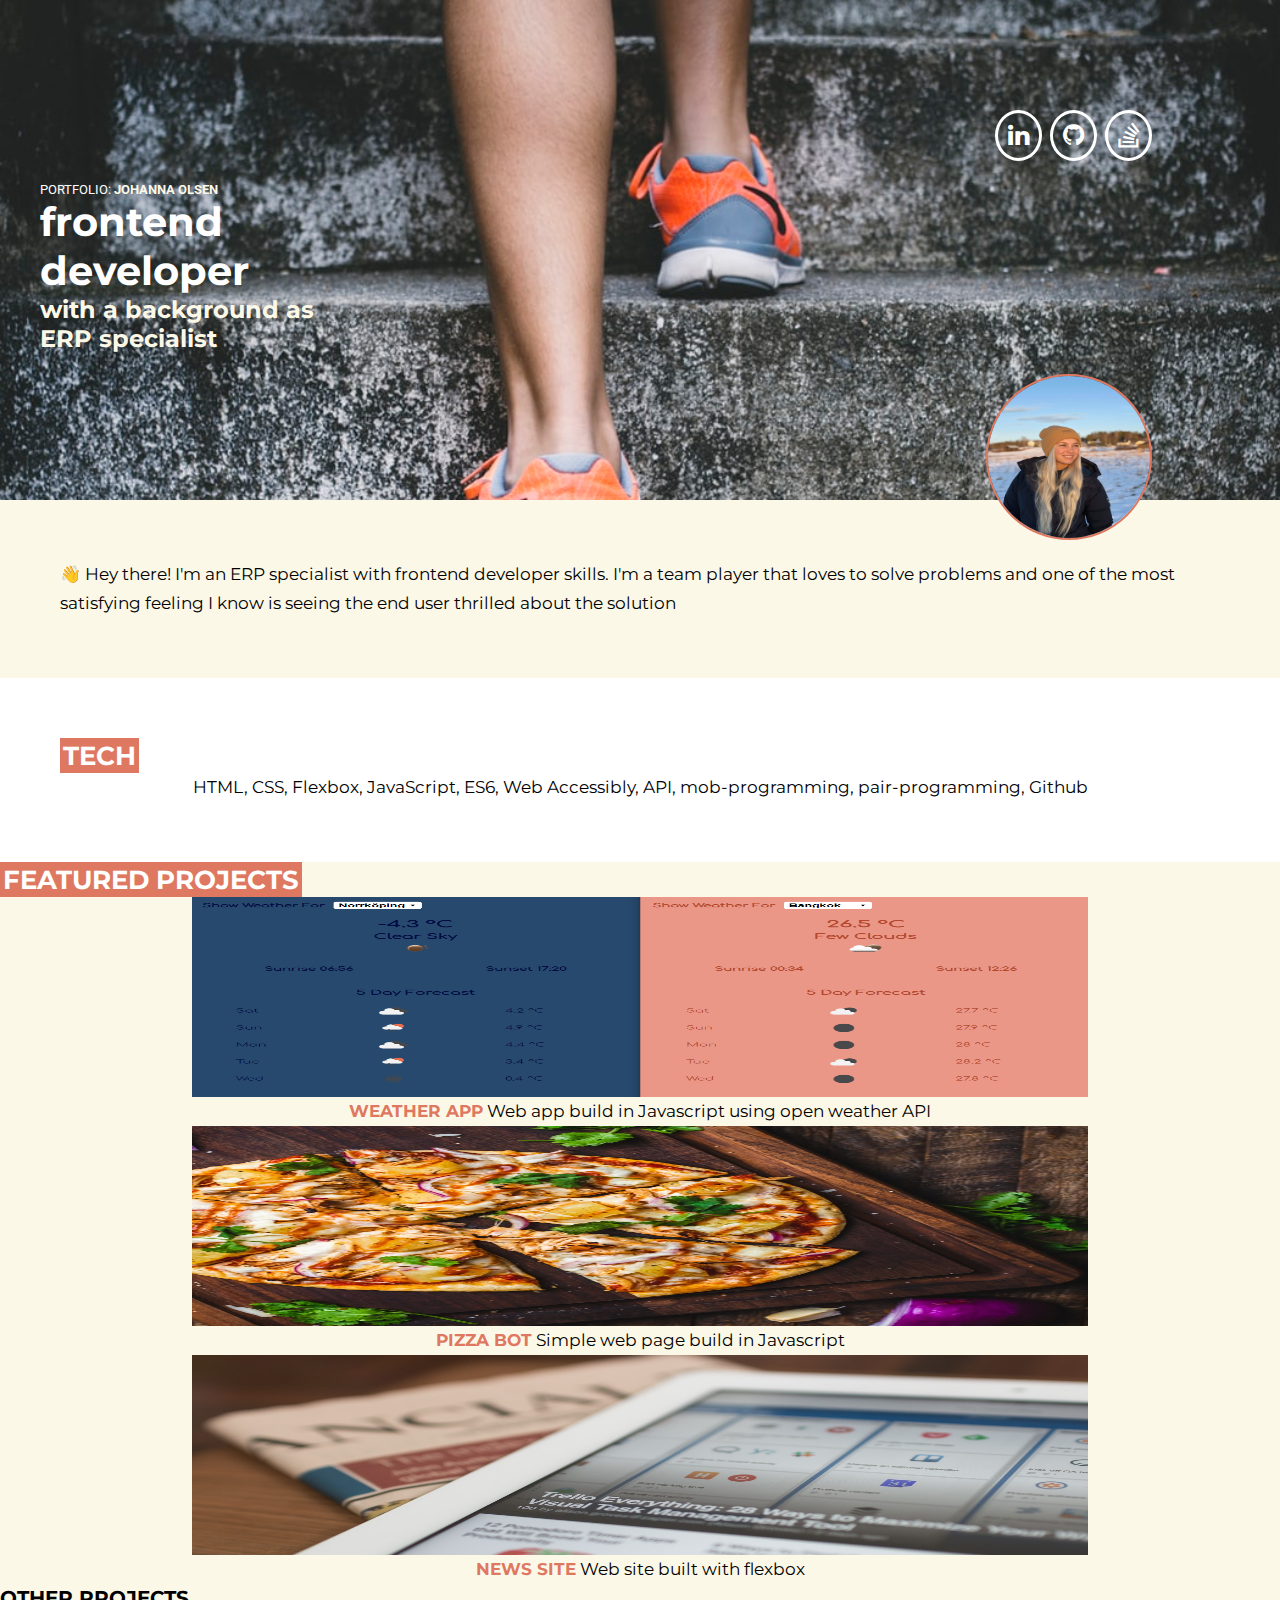
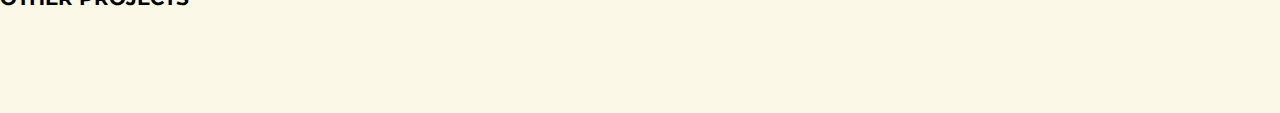
==== Code/index.html @ 0ebc8be4 "changed file and folder structure" ====
<!DOCTYPE html>
<html lang="en">

<head>
  <meta charset="UTF-8">
  <meta name="viewport" content="width=device-width, initial-scale=1.0">
  <link rel="stylesheet" href="./style.css">
  <link href="https://fonts.googleapis.com/css?family=Montserrat&display=swap" rel="stylesheet">
  <link href="https://fonts.googleapis.com/css?family=Roboto:400,700&display=swap" rel="stylesheet">
  <!--LinkedIn Icon-->
  <link rel="stylesheet" href="https://cdnjs.cloudflare.com/ajax/libs/font-awesome/4.7.0/css/font-awesome.min.css">
  <title>Johannas Portfolio</title>
</head>

<body>
  <header>

    <section class="social-media">
      <i class="fa fa-linkedin"></i>
      <i class="fa fa-github"></i>
      <i class="fa fa-stack-overflow"></i>
    </section>

    <section class="portfolio">
      <h5>PORTFOLIO: <span>JOHANNA OLSEN</span></h5>
      <h1>frontend <br>
        developer <br>
      </h1>
      <h4>with a background as <br>
        ERP specialist</h4>
    </section>

    <section class="photo">
      <img src="Assets/me.jpg" alt="">
    </section>


  </header>

  <section class="introduction">
    <p><span class="wave">👋</span> Hey there! I'm an ERP specialist with frontend developer skills. I'm a
      team player that loves to solve problems and one of the most satisfying feeling I know is seeing the end user
      thrilled about the
      solution
    </p>
  </section>

  <section class="tech-knowledge">
    <h2>TECH</h2>
    <p>HTML, CSS, Flexbox, JavaScript, ES6, Web Accessibly, API, mob-programming, pair-programming, Github</p>
  </section>

  <section class="projects">
    <h2>FEATURED PROJECTS</h2>
    <div class="project-container">
      <article>
        <img src="Assets/Johannas-Weather-App.png" alt="">
        <p><span class="project-header">WEATHER APP</span> Web app build in Javascript using open weather API</p>
      </article>
      <article>
        <img src="Assets/pizza.jpg" alt="">
        <p><span class="project-header">PIZZA BOT</span> Simple web page build in Javascript</p>
      </article>
      <article>
        <img src="Assets/news.jpg" alt="">
        <p><span class="project-header">NEWS SITE</span> Web site built with flexbox</p>
      </article>
    </div>
    <h3>OTHER PROJECTS</h3>
  </section>

  <section class="thoughts">

  </section>

  <section class="skills">

  </section>

  <section class="social-media">

  </section>

  <footer></footer>

</body>

</html>
---- Code/style.css ----
* {
  margin: 0;
}

body {
  background-color: #fcf8e8;
  font: 400 17px/29px Montserrat;
  margin: 0;
}

header {
  background-image: url(Assets/photo-1476480862126-209bfaa8edc8.jpg);
  background-size: cover;
  color: white;
  height: 500px;
  display: flex;
  flex-direction: column;
  justify-content: space-around;
}

.social-media {
  display: flex;
  flex-direction: row;
  justify-content: flex-end;
  width: 90%;
  font-size: 25px;
  padding-top: 100px;
}

.social-media i {
  margin-left: 8px;
  border: 3px solid white;
  border-radius: 50%;
  padding: 10px;
}

.portfolio {
  width: 100%;
  padding-left: 40px;
}

.portfolio h5 {
  font: 400 13px/15px Roboto;
}

.portfolio h5 span {
  font: Bold 13px/15px Roboto;
  color: #fcf8e8;
}


.portfolio h1 {
  font: Bold 40px/49px Montserrat;
}

.portfolio h4 {
  font: Bold 24px/29px Montserrat;
  color: #fcf8e8;
}

.photo {
  display: flex;
  flex-direction: column;
  align-items: flex-end;
  width: 90%;
  margin-bottom: -50px;
}

.photo img {
  height: 162px;
  width: 162px;
  border-radius: 50%;
  border: 2px solid #df7861;
}

span.wave {
  animation-name: wave-animation;    /* Refers to the name of your @keyframes element below */
  animation-duration: 2.5s;          /* Change to speed up or slow down */
  animation-iteration-count: 3;    /* Never stop waving :) */
  transform-origin: 70% 70%;         /* Pivot around the bottom-left palm */
  display: inline-block;
}

@keyframes wave-animation {
    0% { transform: rotate(  0.0deg) }
   10% { transform: rotate(-10.0deg) }    /* The following four values can be played with to make the waving more or less extreme */
   20% { transform: rotate( 12.0deg) }
   30% { transform: rotate(-10.0deg) }
   40% { transform: rotate(  9.0deg) }
   50% { transform: rotate(  0.0deg) }    /* Reset for the last half to pause */
  100% { transform: rotate(  0.0deg) }
}

.introduction {
  padding: 60px;
}

.tech-knowledge {
  background-color: white;
  padding: 60px;
  text-align: center;
}

h2 {
  background-color: #df7861;
  color: white;
  width: fit-content;
  padding: 3px;
}

.project-container {
display: flex;
flex-direction: column;
justify-content: center;
align-items: center;
align-content: center;
}

article {
  display: flex;
  flex-direction: column;
  justify-content: center;
  align-items: center;
  width: 70%;
}

article img {
  width: 100%;
  height: 200px;
}

article:hover {
  opacity: 0.8;
  cursor: pointer;
}

.project-header {
  font-weight: 700;
  color: #df7861;
}
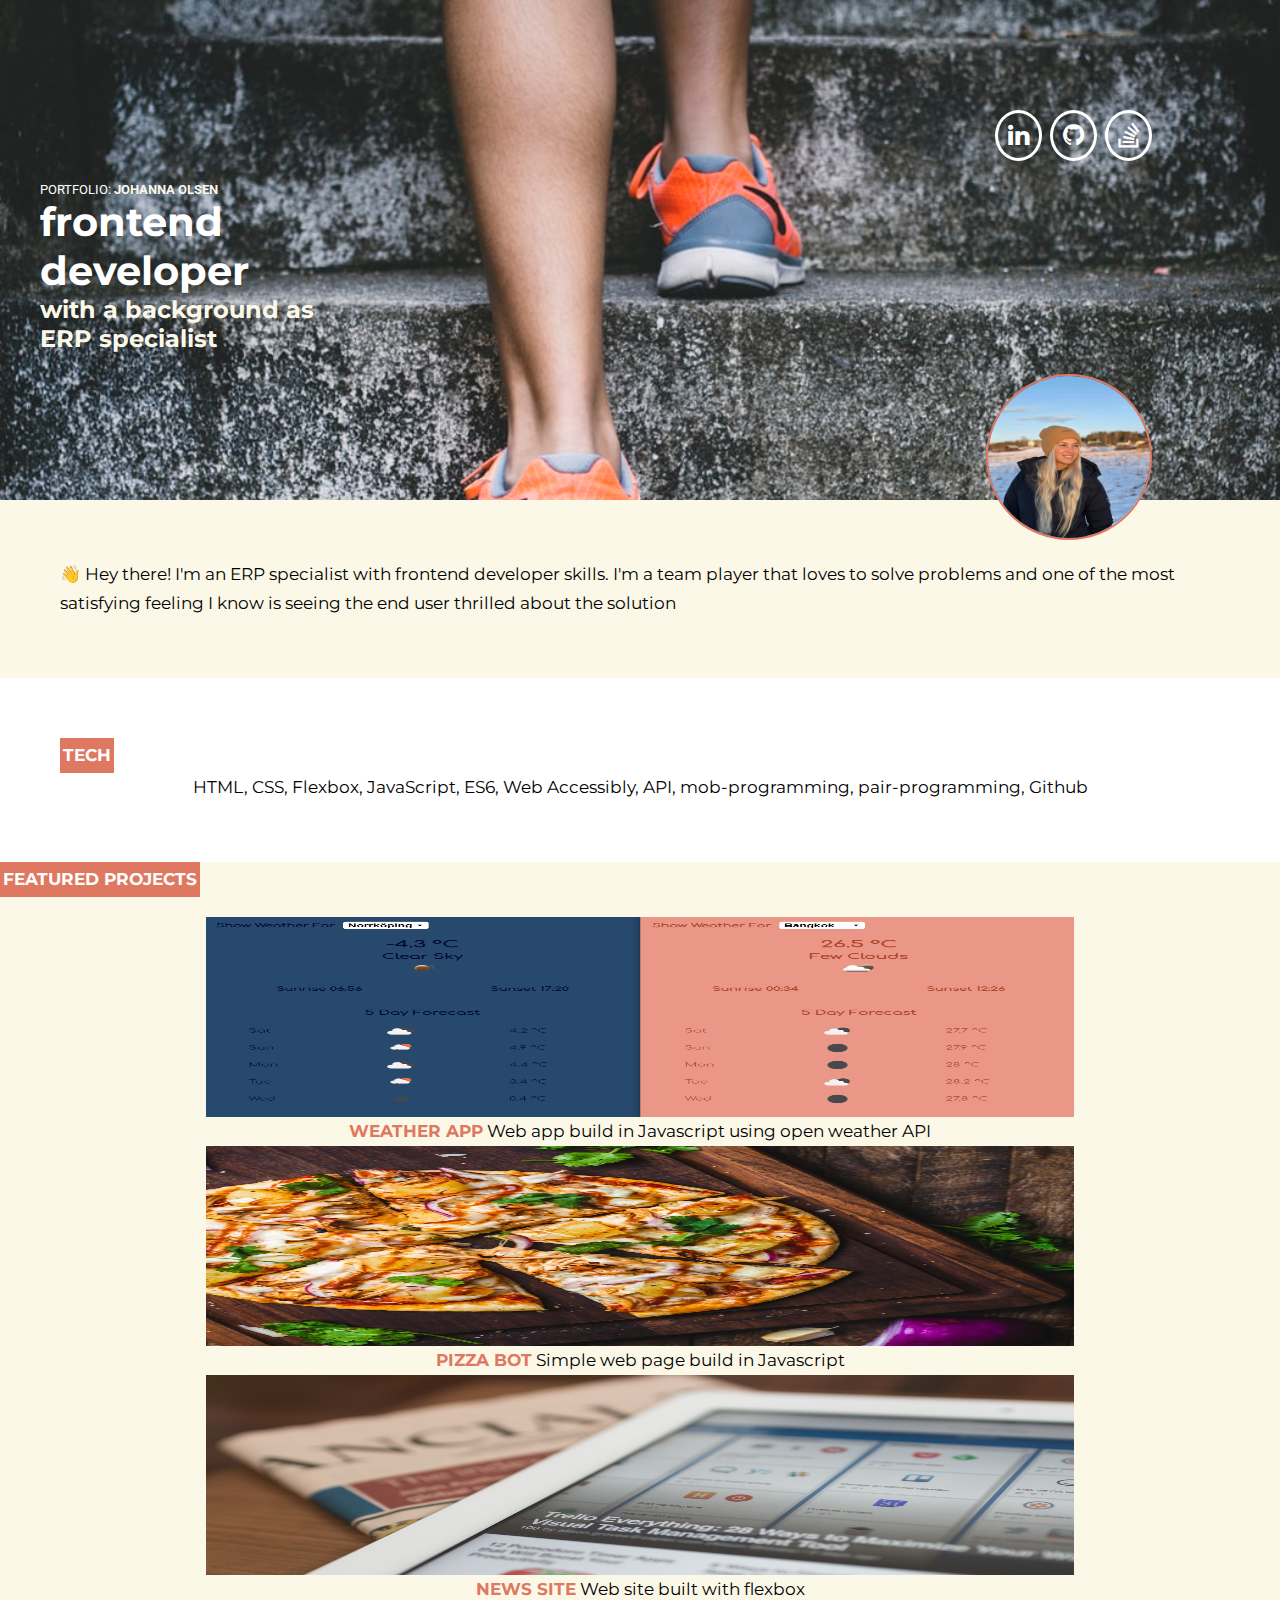
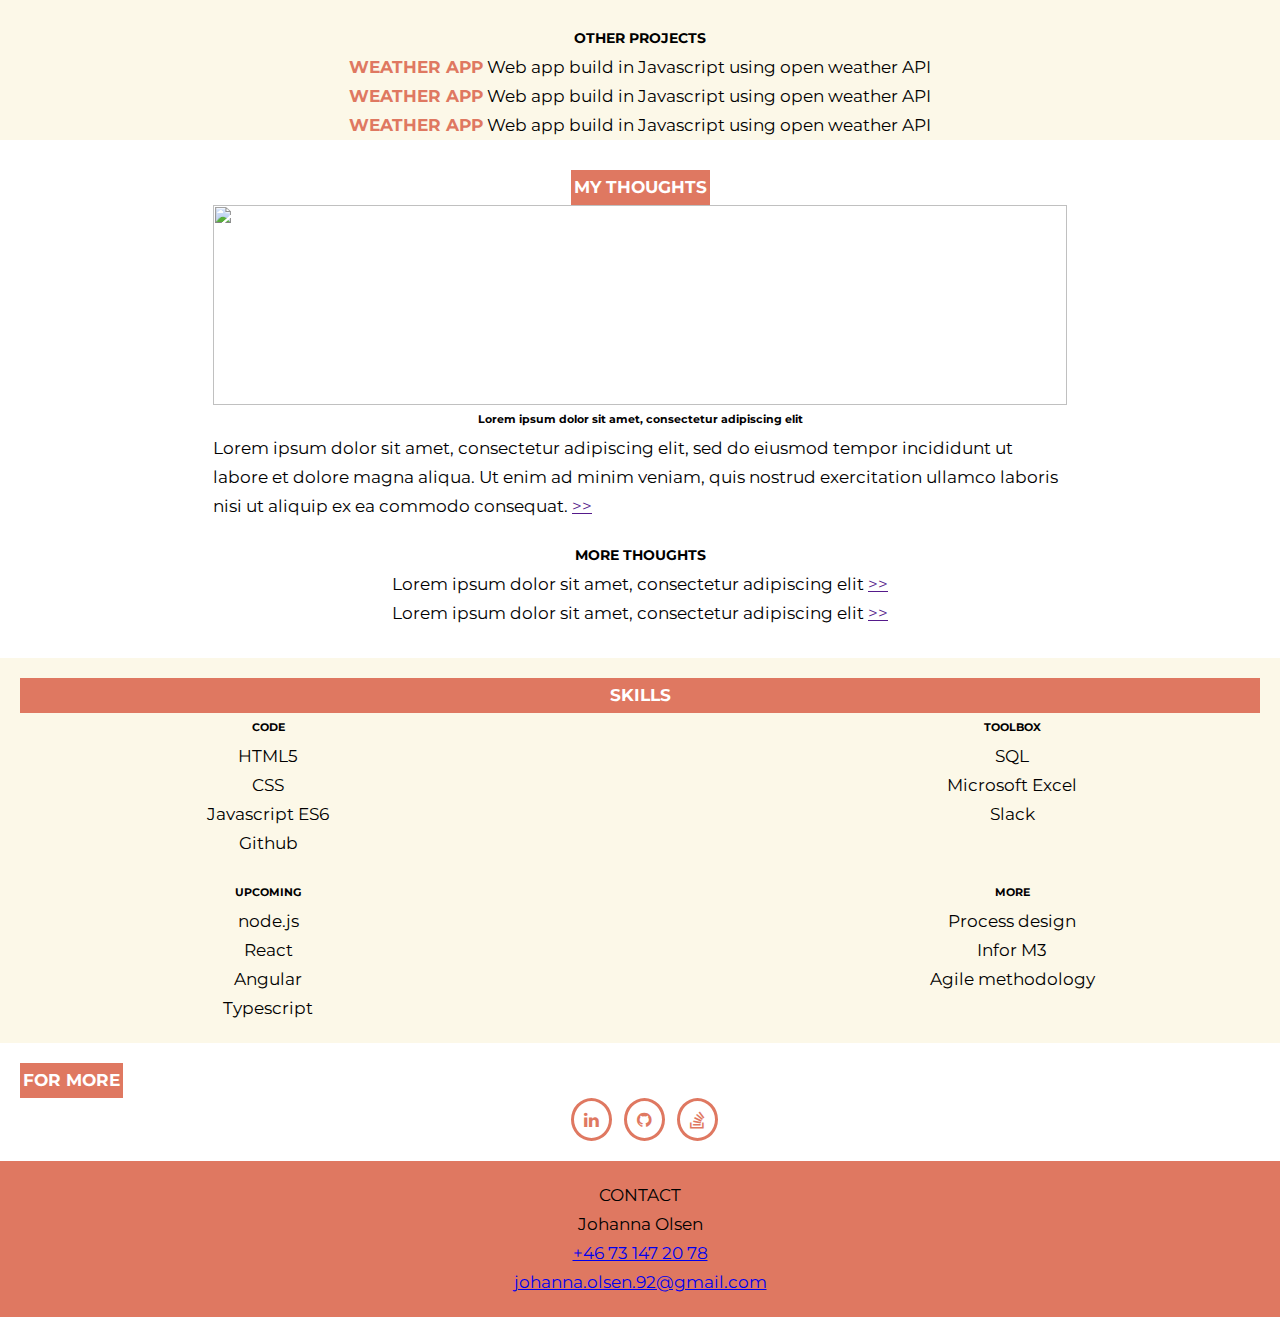
==== commit 0924d2a7: "added more sections" ====
--- a/Code/index.html
+++ b/Code/index.html
@@ -22,12 +22,12 @@
     </section>
 
     <section class="portfolio">
-      <h5>PORTFOLIO: <span>JOHANNA OLSEN</span></h5>
+      <h3>PORTFOLIO: <span>JOHANNA OLSEN</span></h3>
       <h1>frontend <br>
         developer <br>
       </h1>
-      <h4>with a background as <br>
-        ERP specialist</h4>
+      <h2>with a background as <br>
+        ERP specialist</h2>
     </section>
 
     <section class="photo">
@@ -46,12 +46,12 @@
   </section>
 
   <section class="tech-knowledge">
-    <h2>TECH</h2>
+    <h4>TECH</h4>
     <p>HTML, CSS, Flexbox, JavaScript, ES6, Web Accessibly, API, mob-programming, pair-programming, Github</p>
   </section>
 
   <section class="projects">
-    <h2>FEATURED PROJECTS</h2>
+    <h4>FEATURED PROJECTS</h4>
     <div class="project-container">
       <article>
         <img src="Assets/Johannas-Weather-App.png" alt="">
@@ -66,22 +66,96 @@
         <p><span class="project-header">NEWS SITE</span> Web site built with flexbox</p>
       </article>
     </div>
-    <h3>OTHER PROJECTS</h3>
+    <div class="other-projecs-container">
+      <h5>OTHER PROJECTS</h5>
+      <article>
+        <p><span class="project-header">WEATHER APP</span> Web app build in Javascript using open weather API</p>
+      </article>
+      <article>
+        <p><span class="project-header">WEATHER APP</span> Web app build in Javascript using open weather API</p>
+      </article>
+      <article>
+        <p><span class="project-header">WEATHER APP</span> Web app build in Javascript using open weather API</p>
+      </article>
+    </div>
   </section>
 
   <section class="thoughts">
+    <div class="my-thoughts">
+      <h4>MY THOUGHTS</h4>
+      <article>
+        <img src="" alt="">
+        <h6>Lorem ipsum dolor sit amet, consectetur adipiscing elit</h6>
+        <p>Lorem ipsum dolor sit amet, consectetur adipiscing elit, sed do eiusmod tempor incididunt ut labore et dolore
+          magna aliqua. Ut enim ad minim veniam, quis nostrud exercitation ullamco laboris nisi ut aliquip ex ea commodo
+          consequat. <a href="">>></a> </p>
+      </article>
+    </div>
+    <div class="more-thoughts">
+      <h5>MORE THOUGHTS</h5>
+      <p>Lorem ipsum dolor sit amet, consectetur adipiscing elit <a href="">>></a> </p>
+      <p>Lorem ipsum dolor sit amet, consectetur adipiscing elit <a href="">>></a> </p>
+
+    </div>
+  </section>
+
+  <section class="skills">
+    <h4>SKILLS</h4>
+    <div class="skills-code">
+      <h6>CODE</h6>
+      <p>
+        HTML5 <br>
+        CSS <br>
+        Javascript ES6 <br>
+        Github
+      </p>
+    </div>
+
+    <div class="skills-toolbox">
+      <h6>TOOLBOX</h6>
+      <p>
+        SQL <br>
+        Microsoft Excel <br>
+        Slack
+      </p>
+    </div>
+
+    <div class="skills-upcoming">
+      <h6>UPCOMING</h6>
+      <p>
+        node.js <br>
+        React <br>
+        Angular <br>
+        Typescript
+      </p>
+    </div>
+
+    <div class="skills-more">
+      <h6>MORE</h6>
+      <p> Process design <br>
+        Infor M3 <br>
+        Agile methodology <br></p>
+
+
+    </div>
 
   </section>
 
-  <section class="skills">
-
+  <section class="for-more">
+    <h4>FOR MORE</h4>
+    <i class="fa fa-linkedin"></i>
+    <i class="fa fa-github"></i>
+    <i class="fa fa-stack-overflow"></i>
   </section>
 
-  <section class="social-media">
-
-  </section>
-
-  <footer></footer>
+  <footer>
+    <p>CONTACT <br>
+      Johanna Olsen <br>
+      <span itemprop="telephone"><a href="tel:+46731470278">
+          +46 73 147 20 78</a></span> <br>
+      <a href="mailto:johanna.olsen.92@gmail.com" target="_top">johanna.olsen.92@gmail.com</a>
+    </p>
+  </footer>
 
 </body>
 
--- a/Code/style.css
+++ b/Code/style.css
@@ -39,11 +39,11 @@
   padding-left: 40px;
 }
 
-.portfolio h5 {
+.portfolio h3 {
   font: 400 13px/15px Roboto;
 }
 
-.portfolio h5 span {
+.portfolio h3 span {
   font: Bold 13px/15px Roboto;
   color: #fcf8e8;
 }
@@ -53,7 +53,7 @@
   font: Bold 40px/49px Montserrat;
 }
 
-.portfolio h4 {
+.portfolio h2 {
   font: Bold 24px/29px Montserrat;
   color: #fcf8e8;
 }
@@ -101,7 +101,7 @@
   text-align: center;
 }
 
-h2 {
+h4 {
   background-color: #df7861;
   color: white;
   width: fit-content;
@@ -114,12 +114,12 @@
 justify-content: center;
 align-items: center;
 align-content: center;
+padding: 20px;
 }
 
 article {
   display: flex;
   flex-direction: column;
-  justify-content: center;
   align-items: center;
   width: 70%;
 }
@@ -139,3 +139,100 @@
   color: #df7861;
 }
 
+.other-projecs-container {
+  display: flex;
+  flex-direction: column;
+  align-items: center;
+}
+
+.other-projecs-container h3 {
+  font: Bold 21px/25px Montserrat;
+  color: #df7861;
+  margin: 10px;
+}
+
+.thoughts {
+  background-color: white;
+  display: flex;
+  flex-direction: column;
+  align-content: center;
+  padding: 20px;
+}
+
+.my-thoughts {
+ display: flex;
+ flex-direction: column;
+ align-items: center;
+ padding: 10px;
+}
+
+.more-thoughts {
+  display: flex;
+  flex-direction: column;
+  align-items: center;
+  padding: 10px;
+ }
+
+ .skills {
+   background-color: #fcf8e8;
+   display: flex;
+   flex-direction: row;
+   flex-wrap: wrap;
+   justify-content: space-between;
+   padding: 20px;
+   text-align: center;
+ }
+
+ .skills h4 {
+   width: 100%;
+ }
+
+ .skills-code {
+   width: 40%;
+   display: flex;
+   flex-direction: column;
+   align-items: center;
+   margin-bottom: 20px;
+ }
+
+ .skills-toolbox {
+  width: 40%;
+  display: flex;
+  flex-direction: column;
+  align-items: center;
+  margin-bottom: 20px;
+}
+
+.skills-upcoming {
+  width: 40%;
+  display: flex;
+  flex-direction: column;
+  align-items: center;
+}
+
+.skills-more {
+  width: 40%;
+  display: flex;
+  flex-direction: column;
+  align-items: center;
+}
+
+.for-more {
+  background-color: white;
+  text-align: center;
+  padding: 20px;
+}
+
+.for-more i {
+  margin-left: 8px;
+  border: 3px solid #df7861;
+  border-radius: 50%;
+  padding: 10px;
+  color: #df7861;
+}
+
+footer {
+  background-color: #df7861;
+  text-align: center;
+  padding: 20px;
+}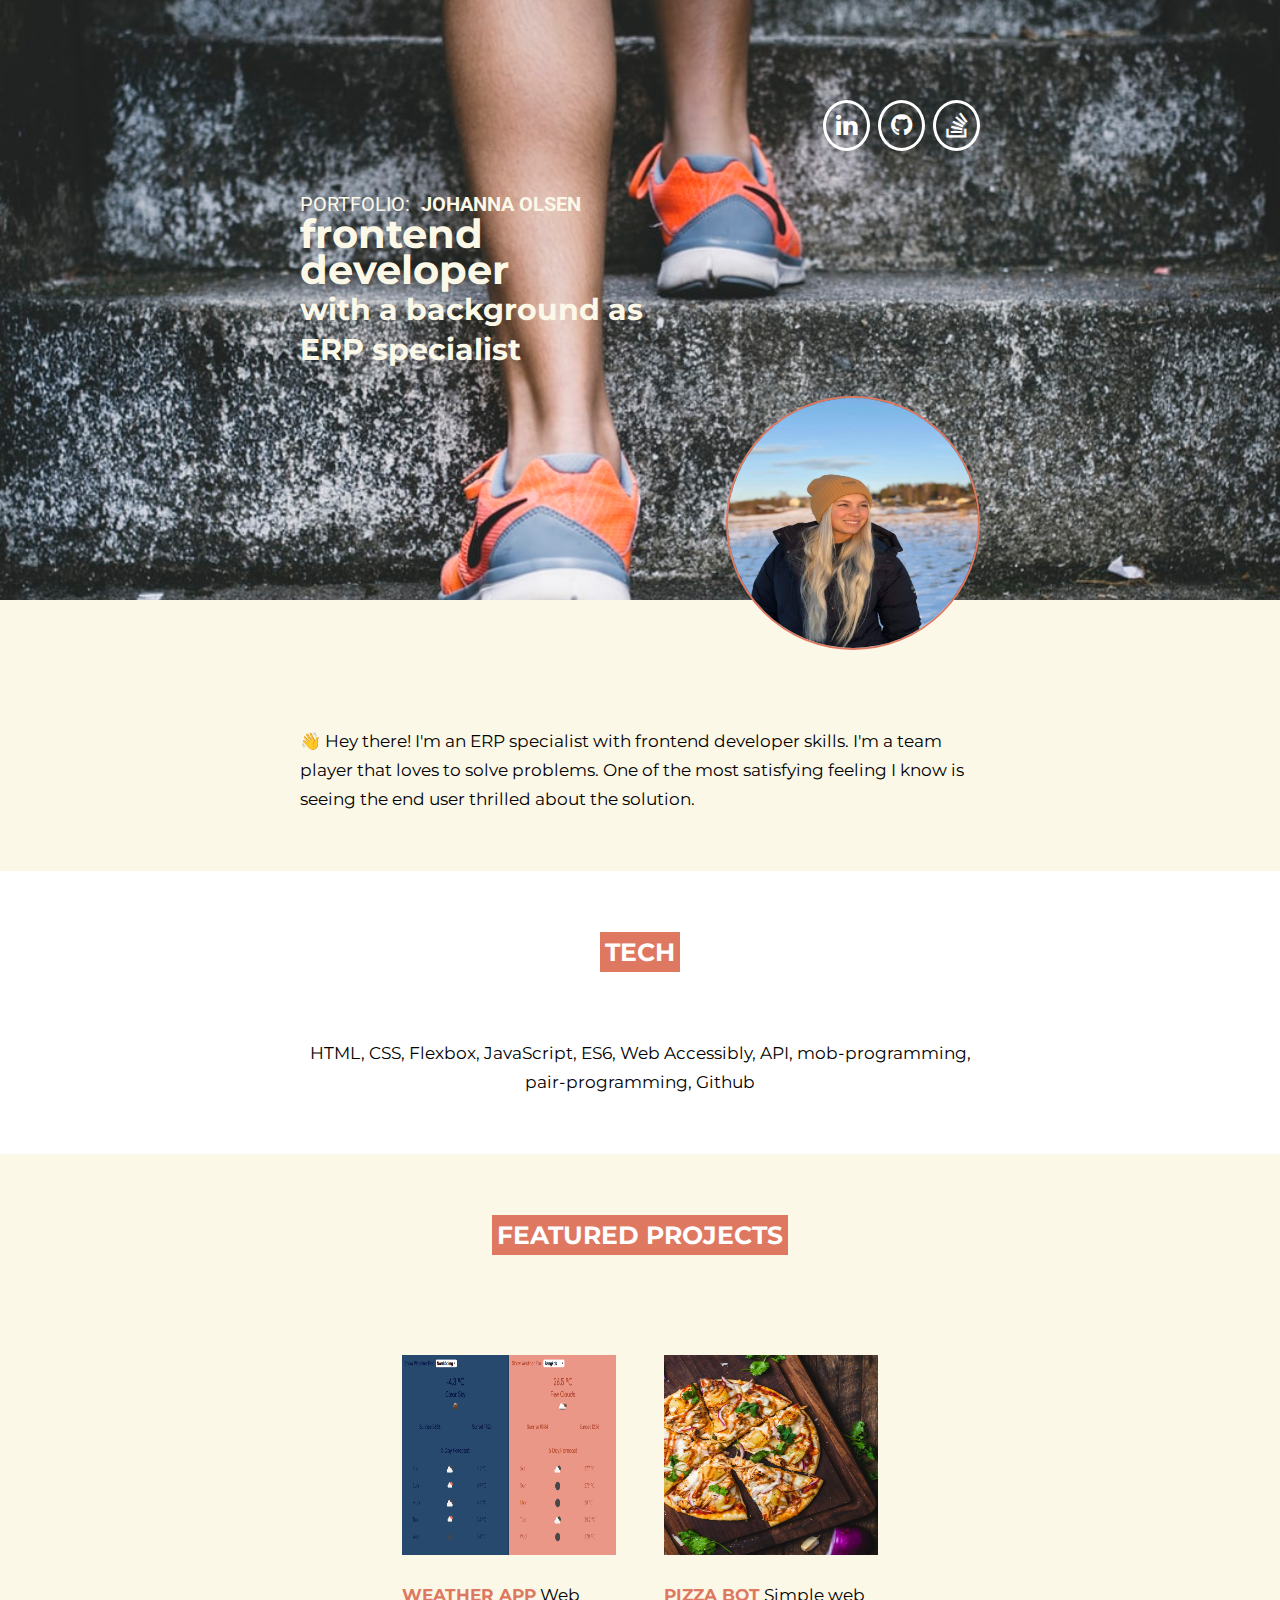
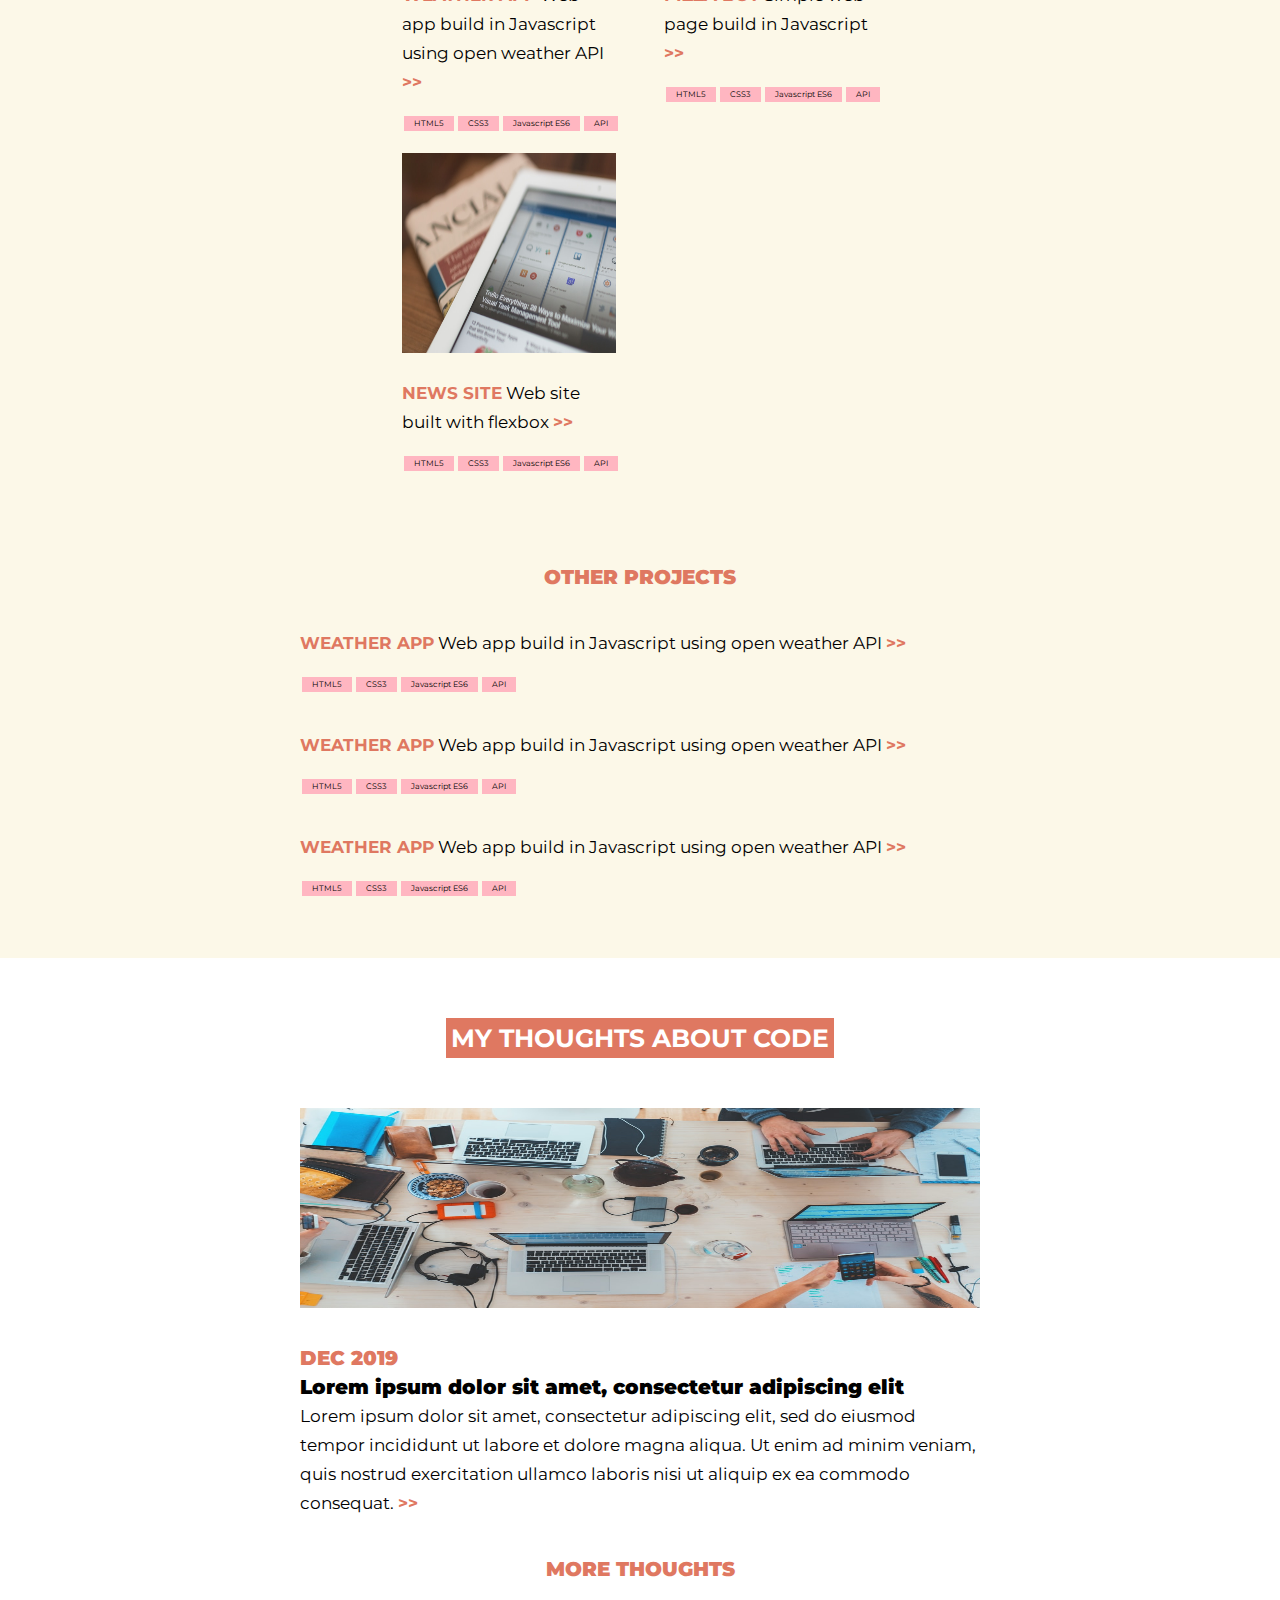
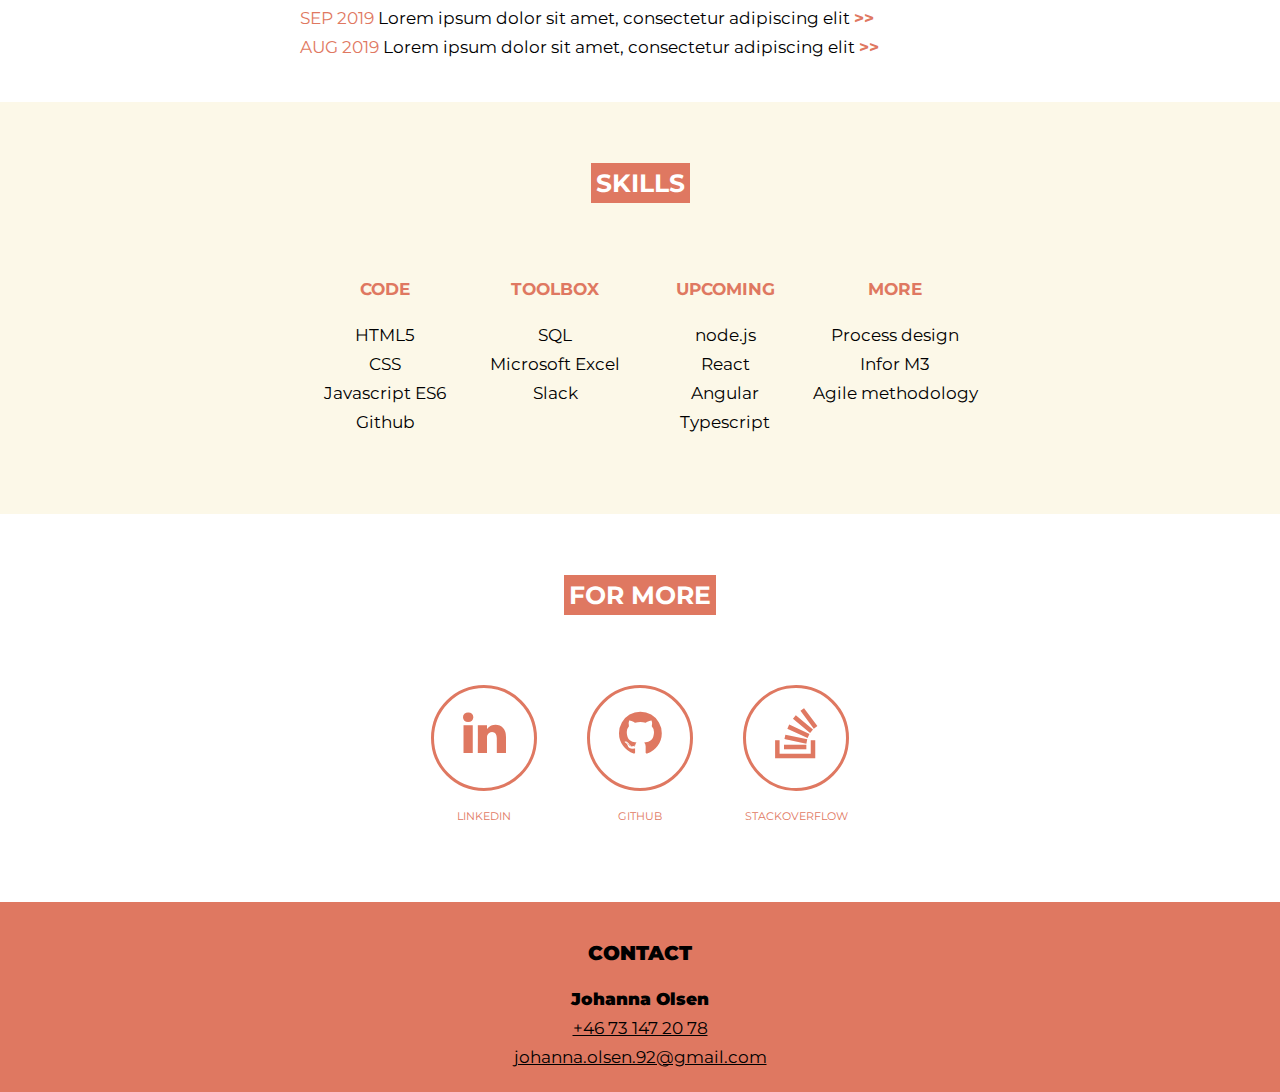
==== commit 8b59205d: "added media queries for tablet and desktop in css" ====
--- a/Code/index.html
+++ b/Code/index.html
@@ -16,93 +16,156 @@
   <header>
 
     <section class="social-media">
-      <i class="fa fa-linkedin"></i>
-      <i class="fa fa-github"></i>
-      <i class="fa fa-stack-overflow"></i>
+      <a href=""><i class="fa fa-linkedin"></i></a>
+      <a href=""><i class="fa fa-github"></i></a>
+      <a href=""><i class="fa fa-stack-overflow"></i> </a>
     </section>
 
     <section class="portfolio">
-      <h3>PORTFOLIO: <span>JOHANNA OLSEN</span></h3>
-      <h1>frontend <br>
-        developer <br>
+      <h1>
+        <span class="portfolio-name">PORTFOLIO:</span> <span class="portfolio-first-last-name">JOHANNA OLSEN</span> <br>
+        <span class="portfolio-topic">frontend <br>
+          developer <br></span>
+        <span class="portfolio-background-topic">with a background as <br>
+          ERP specialist</span>
       </h1>
-      <h2>with a background as <br>
-        ERP specialist</h2>
     </section>
 
     <section class="photo">
-      <img src="Assets/me.jpg" alt="">
+      <img src="Assets/me.jpg" alt="photo of Johanna">
     </section>
 
-
   </header>
 
-  <section class="introduction">
+  <section class="color-section">
     <p><span class="wave">👋</span> Hey there! I'm an ERP specialist with frontend developer skills. I'm a
-      team player that loves to solve problems and one of the most satisfying feeling I know is seeing the end user
-      thrilled about the
-      solution
+      team player that loves to solve problems. One of the most satisfying feeling I know is seeing the end user
+      thrilled about the solution.
     </p>
   </section>
 
-  <section class="tech-knowledge">
-    <h4>TECH</h4>
+  <section class="white-section">
+    <div class="section-header">
+      <h2>TECH</h2>
+    </div>
     <p>HTML, CSS, Flexbox, JavaScript, ES6, Web Accessibly, API, mob-programming, pair-programming, Github</p>
   </section>
 
-  <section class="projects">
-    <h4>FEATURED PROJECTS</h4>
+  <section class="color-section">
+    <div class="section-header">
+      <h2>FEATURED PROJECTS</h2>
+    </div>
     <div class="project-container">
       <article>
-        <img src="Assets/Johannas-Weather-App.png" alt="">
-        <p><span class="project-header">WEATHER APP</span> Web app build in Javascript using open weather API</p>
-      </article>
-      <article>
-        <img src="Assets/pizza.jpg" alt="">
-        <p><span class="project-header">PIZZA BOT</span> Simple web page build in Javascript</p>
-      </article>
-      <article>
-        <img src="Assets/news.jpg" alt="">
-        <p><span class="project-header">NEWS SITE</span> Web site built with flexbox</p>
+        <a href="">
+          <img src="Assets/Johannas-Weather-App.png" alt="">
+          <p><span class="project-header">WEATHER APP</span> Web app build in Javascript using open weather API <span
+              class="project-header">>></span></p>
+        </a>
+        <div class="hashtags">
+          <div class="hashtag">HTML5</div>
+          <div class="hashtag">CSS3</div>
+          <div class="hashtag">Javascript&nbsp;ES6</div>
+          <div class="hashtag">API</div>
+      </article>
+      <article>
+        <a href="">
+          <img src="Assets/pizza.jpg" alt="">
+          <p><span class="project-header">PIZZA BOT</span> Simple web page build in Javascript <span
+              class="project-header">>></span></p>
+        </a>
+        <div class="hashtags">
+          <div class="hashtag">HTML5</div>
+          <div class="hashtag">CSS3</div>
+          <div class="hashtag">Javascript&nbsp;ES6</div>
+          <div class="hashtag">API</div>
+      </article>
+      <article>
+        <a href="">
+          <img src="Assets/news.jpg" alt="">
+          <p><span class="project-header">NEWS SITE</span> Web site built with flexbox <span
+              class="project-header">>></span></p>
+          <div class="hashtags">
+            <div class="hashtag">HTML5</div>
+            <div class="hashtag">CSS3</div>
+            <div class="hashtag">Javascript&nbsp;ES6</div>
+            <div class="hashtag">API</div>
+          </div>
+        </a>
       </article>
     </div>
     <div class="other-projecs-container">
-      <h5>OTHER PROJECTS</h5>
-      <article>
-        <p><span class="project-header">WEATHER APP</span> Web app build in Javascript using open weather API</p>
-      </article>
-      <article>
-        <p><span class="project-header">WEATHER APP</span> Web app build in Javascript using open weather API</p>
-      </article>
-      <article>
-        <p><span class="project-header">WEATHER APP</span> Web app build in Javascript using open weather API</p>
-      </article>
-    </div>
-  </section>
-
-  <section class="thoughts">
+      <h3 class="second-header">OTHER PROJECTS</h3>
+      <article>
+        <a href="">
+          <p><span class="project-header">WEATHER APP</span> Web app build in Javascript using open weather API <span
+              class="project-header">>></span></p>
+        </a>
+        <div class="hashtags">
+          <div class="hashtag">HTML5</div>
+          <div class="hashtag">CSS3</div>
+          <div class="hashtag">Javascript&nbsp;ES6</div>
+          <div class="hashtag">API</div>
+      </article>
+      <article>
+        <a href="">
+          <p><span class="project-header">WEATHER APP</span> Web app build in Javascript using open weather API <span
+              class="project-header">>></span></p>
+        </a>
+        <div class="hashtags">
+          <div class="hashtag">HTML5</div>
+          <div class="hashtag">CSS3</div>
+          <div class="hashtag">Javascript&nbsp;ES6</div>
+          <div class="hashtag">API</div>
+      </article>
+      <article>
+        <a href="">
+          <p><span class="project-header">WEATHER APP</span> Web app build in Javascript using open weather API <span
+              class="project-header">>></span></p>
+        </a>
+        <div class="hashtags">
+          <div class="hashtag">HTML5</div>
+          <div class="hashtag">CSS3</div>
+          <div class="hashtag">Javascript&nbsp;ES6</div>
+          <div class="hashtag">API</div>
+      </article>
+    </div>
+  </section>
+
+  <section class="white-section">
     <div class="my-thoughts">
-      <h4>MY THOUGHTS</h4>
-      <article>
-        <img src="" alt="">
-        <h6>Lorem ipsum dolor sit amet, consectetur adipiscing elit</h6>
-        <p>Lorem ipsum dolor sit amet, consectetur adipiscing elit, sed do eiusmod tempor incididunt ut labore et dolore
-          magna aliqua. Ut enim ad minim veniam, quis nostrud exercitation ullamco laboris nisi ut aliquip ex ea commodo
-          consequat. <a href="">>></a> </p>
-      </article>
-    </div>
-    <div class="more-thoughts">
-      <h5>MORE THOUGHTS</h5>
-      <p>Lorem ipsum dolor sit amet, consectetur adipiscing elit <a href="">>></a> </p>
-      <p>Lorem ipsum dolor sit amet, consectetur adipiscing elit <a href="">>></a> </p>
-
-    </div>
-  </section>
-
-  <section class="skills">
-    <h4>SKILLS</h4>
-    <div class="skills-code">
-      <h6>CODE</h6>
+      <div class="section-header">
+        <h2>MY THOUGHTS ABOUT CODE</h2>
+      </div>
+      <article>
+        <a href="">
+          <img src="Assets/tech-thoughts.jpg" alt="">
+          <h4> <span class="date">DEC 2019</span> <br>
+            Lorem ipsum dolor sit amet, consectetur adipiscing elit
+          </h4>
+          <p>Lorem ipsum dolor sit amet, consectetur adipiscing elit, sed do eiusmod tempor incididunt ut labore et
+            dolore magna aliqua. Ut enim ad minim veniam, quis nostrud exercitation ullamco laboris nisi ut aliquip ex
+            ea commodo consequat. <span class="project-header">>></span>
+        </a></p>
+      </article>
+      <h3>MORE THOUGHTS</h3>
+      <a href="">
+        <span class="date">SEP 2019 </span> Lorem ipsum dolor sit amet, consectetur adipiscing elit <span
+          class="project-header">>></span>
+      </a>
+      <a href="">
+        <span class="date">AUG 2019</span> Lorem ipsum dolor sit amet, consectetur adipiscing elit <span
+          class="project-header">>></span>
+      </a>
+    </div>
+  </section>
+
+  <section class="color-section">
+    <div class="section-header">
+      <h2>SKILLS</h2>
+    </div>
+    <div class="skills">
+      <h4 class="skills-heading">CODE</h4>
       <p>
         HTML5 <br>
         CSS <br>
@@ -111,8 +174,8 @@
       </p>
     </div>
 
-    <div class="skills-toolbox">
-      <h6>TOOLBOX</h6>
+    <div class="skills">
+      <h4 class="skills-heading">TOOLBOX</h4>
       <p>
         SQL <br>
         Microsoft Excel <br>
@@ -120,8 +183,8 @@
       </p>
     </div>
 
-    <div class="skills-upcoming">
-      <h6>UPCOMING</h6>
+    <div class="skills">
+      <h4 class="skills-heading">UPCOMING</h4>
       <p>
         node.js <br>
         React <br>
@@ -130,31 +193,52 @@
       </p>
     </div>
 
-    <div class="skills-more">
-      <h6>MORE</h6>
+    <div class="skills">
+      <h4 class="skills-heading">MORE</h4>
       <p> Process design <br>
         Infor M3 <br>
-        Agile methodology <br></p>
-
-
-    </div>
-
-  </section>
-
-  <section class="for-more">
-    <h4>FOR MORE</h4>
-    <i class="fa fa-linkedin"></i>
-    <i class="fa fa-github"></i>
-    <i class="fa fa-stack-overflow"></i>
+        Agile&nbsp;methodology <br></p>
+    </div>
+
+  </section>
+
+  <section class="white-section">
+    <div class="section-header">
+      <h2>FOR MORE</h2>
+    </div>
+    <div class="for-more">
+      <div>
+        <a href=""><i class="fa fa-linkedin"></i>
+          <br>
+          <p>LINKEDIN</p>
+        </a>
+
+      </div>
+      <div>
+        <a href=""><i class="fa fa-github"></i>
+          <br>
+          <p>GITHUB</p>
+        </a>
+      </div>
+      <div>
+        <a href=""><i class="fa fa-stack-overflow"></i>
+          <br>
+          <p>STACKOVERFLOW</p>
+
+        </a>
+
+      </div>
+
+    </div>
   </section>
 
   <footer>
-    <p>CONTACT <br>
-      Johanna Olsen <br>
-      <span itemprop="telephone"><a href="tel:+46731470278">
-          +46 73 147 20 78</a></span> <br>
-      <a href="mailto:johanna.olsen.92@gmail.com" target="_top">johanna.olsen.92@gmail.com</a>
-    </p>
+    <h2>CONTACT </h2>
+    <p>Johanna Olsen</p>
+    <span itemprop="telephone"><a href="tel:+46731470278">
+        +46 73 147 20 78</a></span> <br>
+    <a href="mailto:johanna.olsen.92@gmail.com" target="_top">johanna.olsen.92@gmail.com</a>
+
   </footer>
 
 </body>
--- a/Code/style.css
+++ b/Code/style.css
@@ -1,12 +1,9 @@
-* {
-  margin: 0;
-}
-
 body {
-  background-color: #fcf8e8;
   font: 400 17px/29px Montserrat;
   margin: 0;
 }
+
+/* header styling */
 
 header {
   background-image: url(Assets/photo-1476480862126-209bfaa8edc8.jpg);
@@ -16,15 +13,16 @@
   display: flex;
   flex-direction: column;
   justify-content: space-around;
+  padding-left: 40px;
+  padding-right: 40px;
+  padding-top: 100px;
 }
 
 .social-media {
   display: flex;
   flex-direction: row;
   justify-content: flex-end;
-  width: 90%;
   font-size: 25px;
-  padding-top: 100px;
 }
 
 .social-media i {
@@ -34,26 +32,36 @@
   padding: 10px;
 }
 
-.portfolio {
-  width: 100%;
-  padding-left: 40px;
-}
-
-.portfolio h3 {
+.social-media a {
+  text-decoration: none;
+  color: white;
+}
+
+.social-media a:hover {
+  color: #df7861;
+}
+
+
+
+/* text in header */
+
+.portfolio h1 {
+  font: Bold 40px/49px Montserrat;
+  color: #fcf8e8;
+  line-height: 90%;
+}
+
+
+.portfolio-name {
   font: 400 13px/15px Roboto;
 }
 
-.portfolio h3 span {
+.portfolio-first-last-name {
   font: Bold 13px/15px Roboto;
   color: #fcf8e8;
 }
 
-
-.portfolio h1 {
-  font: Bold 40px/49px Montserrat;
-}
-
-.portfolio h2 {
+.portfolio-background-topic {
   font: Bold 24px/29px Montserrat;
   color: #fcf8e8;
 }
@@ -62,7 +70,6 @@
   display: flex;
   flex-direction: column;
   align-items: flex-end;
-  width: 90%;
   margin-bottom: -50px;
 }
 
@@ -70,8 +77,65 @@
   height: 162px;
   width: 162px;
   border-radius: 50%;
-  border: 2px solid #df7861;
-}
+  border: 4px solid #df7861;
+}
+
+/* section styling */
+
+.color-section {
+  background-color: #fcf8e8;
+  padding: 40px;
+  display: flex;
+  flex-direction: row;
+  flex-wrap: wrap;
+  justify-content: center;
+}
+
+.color-section a {
+  text-decoration: none;
+  color: black;
+}
+
+.white-section {
+  background-color: white;
+  padding: 40px;
+  text-align: center;
+  display: flex;
+  flex-direction: column;
+}
+
+
+/* h2 is used as main heading for each section */
+
+.section-header {
+  width: 100%;
+  display: flex;
+  justify-content: center;
+}
+
+.section-header h2 {
+  background-color: #df7861;
+  color: white;
+  font: 700 25px Montserrat;
+  width: fit-content;
+  padding: 5px;
+  align-self: center;
+  margin-bottom: 25px;
+}
+
+/* h3 is used as second heading in the sections */
+
+h3 {
+  color: #df7861;
+  font-size: 20px;
+  font-weight: 900;
+  text-align: center;
+}
+
+
+
+
+/* styling for first section (introduction) */
 
 span.wave {
   animation-name: wave-animation;    /* Refers to the name of your @keyframes element below */
@@ -91,37 +155,12 @@
   100% { transform: rotate(  0.0deg) }
 }
 
-.introduction {
-  padding: 60px;
-}
-
-.tech-knowledge {
-  background-color: white;
-  padding: 60px;
-  text-align: center;
-}
-
-h4 {
-  background-color: #df7861;
-  color: white;
-  width: fit-content;
-  padding: 3px;
-}
+
+/* styling for project container */
 
 .project-container {
-display: flex;
-flex-direction: column;
-justify-content: center;
-align-items: center;
-align-content: center;
-padding: 20px;
-}
-
-article {
-  display: flex;
-  flex-direction: column;
-  align-items: center;
-  width: 70%;
+  display: flex;
+  flex-direction: column;
 }
 
 article img {
@@ -139,100 +178,287 @@
   color: #df7861;
 }
 
-.other-projecs-container {
-  display: flex;
-  flex-direction: column;
+.hashtags {
+ display: flex;
+ flex-direction: row;
+ margin-bottom: 20px;
+ align-items: flex-start;
+ width: 100%;
+}
+
+.hashtag {
+  display: flex;
+  justify-content: center;
   align-items: center;
-}
-
-.other-projecs-container h3 {
-  font: Bold 21px/25px Montserrat;
-  color: #df7861;
-  margin: 10px;
-}
-
-.thoughts {
-  background-color: white;
-  display: flex;
-  flex-direction: column;
-  align-content: center;
-  padding: 20px;
-}
+  margin: 2px;
+  background-color: lightpink;
+  height: fit-content;
+  font-size: 8px;
+  height: 15px;
+  padding-left: 10px;
+  padding-right: 10px;
+  
+}
+
+
+
+/* Thoughts section */
 
 .my-thoughts {
- display: flex;
- flex-direction: column;
- align-items: center;
- padding: 10px;
-}
-
-.more-thoughts {
-  display: flex;
-  flex-direction: column;
-  align-items: center;
-  padding: 10px;
+  display: flex;
+  flex-direction: column;
+  text-align: start;
+  width: 100%;
+  margin: 0;
+}
+
+.my-thoughts a {
+  text-decoration: none;
+  color: black;
+}
+
+
+.my-thoughts h4 {
+  margin-bottom: 0;
+  font-size: 18px;
+  font-weight: 900;
+  font-size: 20px;
+}
+
+.my-thoughts p {
+  margin-top: 0;
+}
+
+.date {
+  color: #df7861;
+}
+
+
+
+ /* Skills section */
+
+ .skills-heading {
+   color: #df7861;
+   font: Bold 15px;
+   margin-bottom: 0;
  }
 
  .skills {
-   background-color: #fcf8e8;
-   display: flex;
-   flex-direction: row;
-   flex-wrap: wrap;
-   justify-content: space-between;
-   padding: 20px;
-   text-align: center;
- }
-
- .skills h4 {
-   width: 100%;
- }
-
- .skills-code {
    width: 40%;
    display: flex;
    flex-direction: column;
-   align-items: center;
    margin-bottom: 20px;
+   text-align: center;
  }
 
- .skills-toolbox {
-  width: 40%;
-  display: flex;
-  flex-direction: column;
-  align-items: center;
-  margin-bottom: 20px;
-}
-
-.skills-upcoming {
-  width: 40%;
-  display: flex;
-  flex-direction: column;
-  align-items: center;
-}
-
-.skills-more {
-  width: 40%;
-  display: flex;
-  flex-direction: column;
-  align-items: center;
-}
+ /* For more section */
 
 .for-more {
   background-color: white;
   text-align: center;
-  padding: 20px;
+  padding: 20px; 
+  color: #df7861;
+  font-size: 10px;
+  display: flex;
+  flex-direction: row;
+  justify-content: space-between;
 }
 
 .for-more i {
+  font-size: 40px;
+  width: 50px;
+  height: 50px;
   margin-left: 8px;
   border: 3px solid #df7861;
   border-radius: 50%;
-  padding: 10px;
-  color: #df7861;
-}
+  padding: 15px;
+  color: #df7861;
+}
+
+.for-more a {
+  text-decoration: none;
+  color: #df7861;
+}
+
+.for-more a:hover {
+ opacity: 0.7;
+}
+
+/* Footer with contact information */
 
 footer {
   background-color: #df7861;
   text-align: center;
   padding: 20px;
-}+}
+
+footer h2 {
+  font-size: 20px;
+  font-weight: 900;
+  margin-bottom: 5px;
+}
+
+footer p {
+  font-weight: 900;
+  margin-bottom: 0;
+}
+
+footer a {
+  color: black;
+}
+
+
+/* MEDIA QUERIES TABLET */
+
+@media (min-width: 667px) { 
+
+  header {
+    padding-left: 100px;
+    padding-right: 100px;
+    padding-top: 100px;
+  }
+
+  /* section styling */
+
+.color-section {
+  padding-left: 100px;
+  padding-right: 100px;
+}
+
+.white-section {
+  padding-left: 100px;
+  padding-right: 100px;
+}
+
+.section-header h2 {
+  margin-bottom: 40px;
+ }
+
+
+/* styling for project container */
+.project-container {
+  width: 70%;
+}
+
+
+/* end of media qry tag for tablet */
+}
+
+
+/* MEDIA QUERIES DESKTOP */
+
+@media (min-width: 1024px) {
+
+header {
+    padding-left: 300px;
+    padding-right: 300px;
+    padding-top: 100px;
+  }
+
+  /* text in header */
+
+.portfolio-name {
+  font: 400 20px Roboto;
+}
+
+.portfolio-first-last-name {
+  font: Bold 20px Roboto;
+}
+
+.portfolio-topic {
+  font: Bold 50px;
+}
+
+.portfolio-background-topic {
+  font: Bold 30px Montserrat;
+}
+
+.photo img {
+  height: 250px;
+  width: 250px;
+  border-radius: 50%;
+  border: 2px solid #df7861;
+}
+
+/* section styling */
+
+.color-section {
+  padding-left: 300px;
+  padding-right: 300px;
+}
+
+.white-section {
+padding-left: 300px;
+padding-right: 300px;
+}
+
+.section-header h2 {
+ margin-bottom: 50px;
+}
+
+.wave {
+  padding-top: 70px;
+}
+
+/* For more section */
+
+.for-more {
+  justify-content: space-around;
+}
+
+
+/* styling for project container */
+
+.project-container {
+  flex-direction: row;
+  flex-wrap: wrap;
+  justify-content: space-between;
+  margin-top: 50px;
+}
+
+.project-container article {
+  width: 45%;
+}
+
+.other-projecs-container {
+  display: flex;
+  flex-direction: column;
+  margin-top: 50px;
+  width: 100%;
+}
+
+.other-projecs-container article {
+  display: flex;
+  flex-direction: column;
+  justify-content: flex-start;
+}
+
+ /* Skills section */
+ 
+ .skills {
+  width: 25%;
+}
+
+/* For more section */
+
+.for-more {
+  justify-content: center;
+}
+
+.for-more i {
+  font-size: 50px;
+  width: 60px;
+  height: 60px;
+  margin-left: 25px;
+  margin-right: 25px;
+  padding: 20px;
+}
+
+.for-more p {
+  margin-left: 25px;
+  margin-right: 25px;
+  font-size: 11px;
+}
+
+  /* end of media qry tag for desktop */
+ }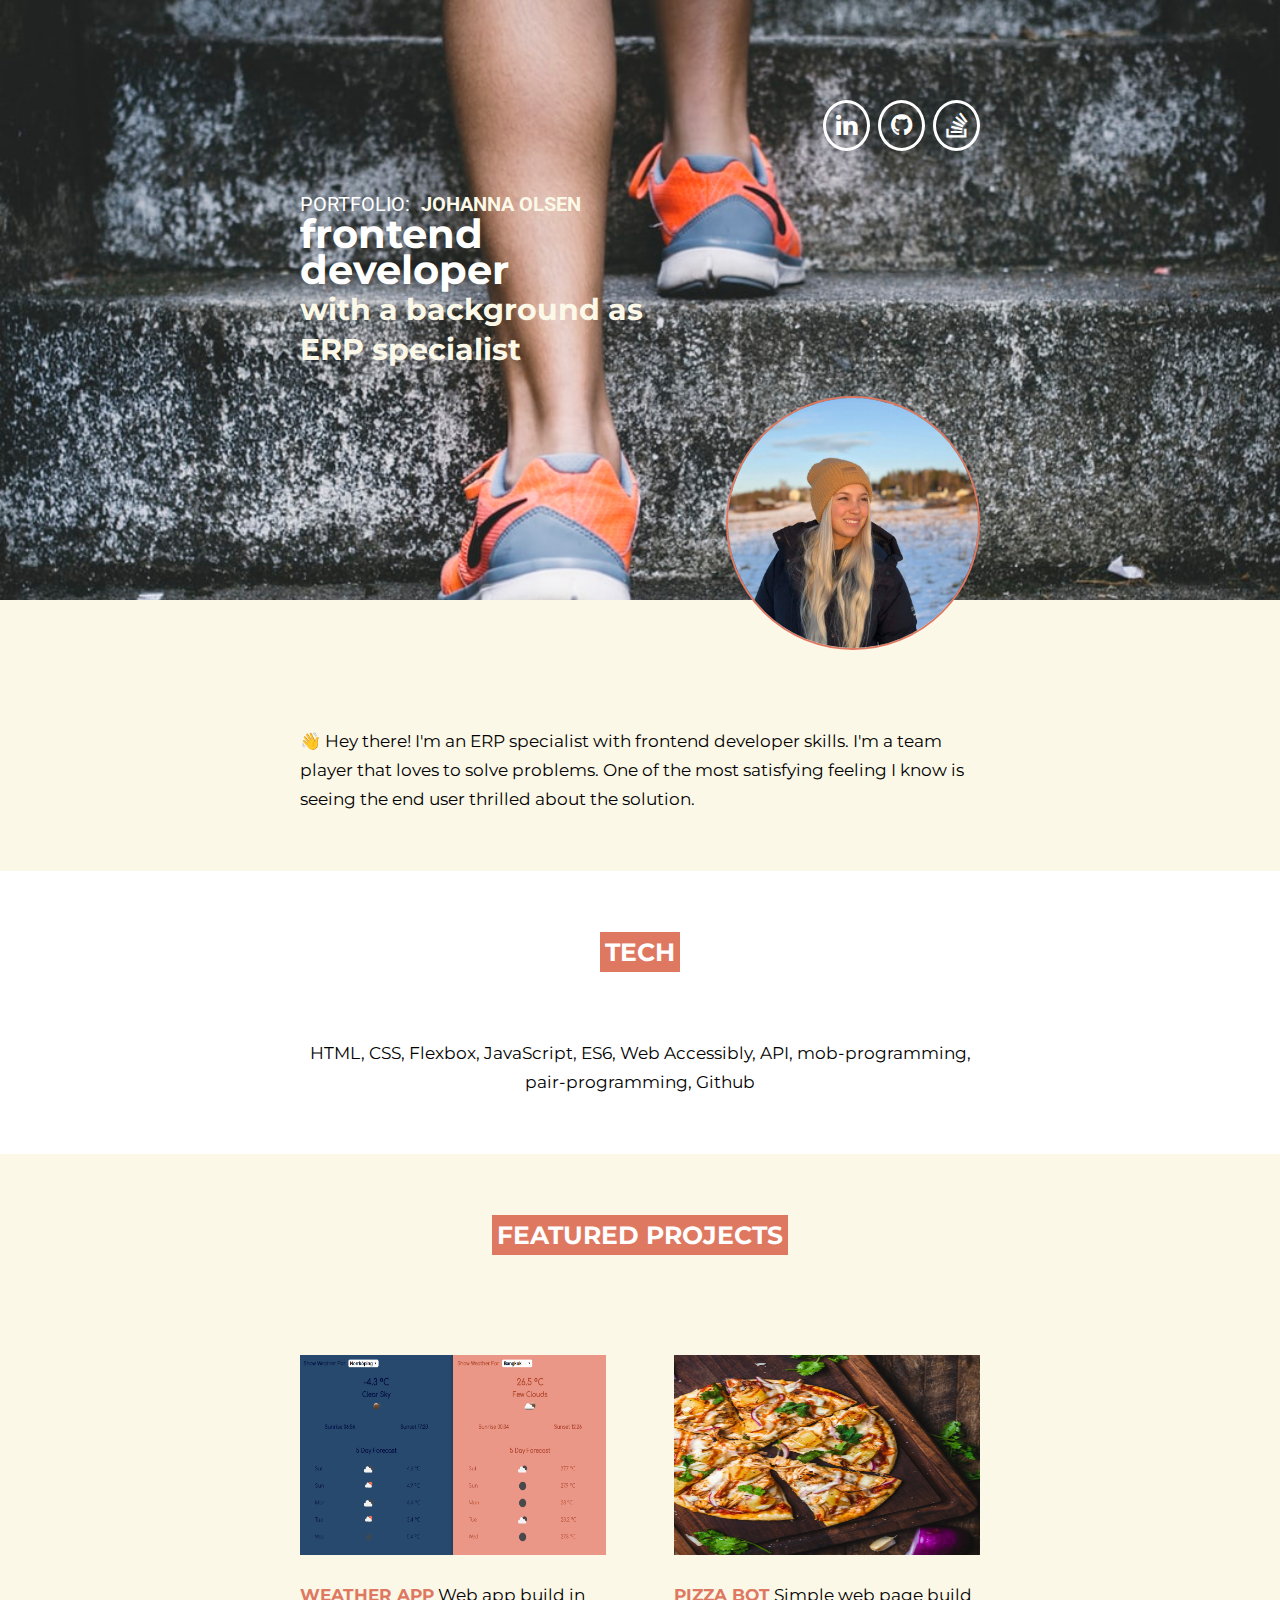
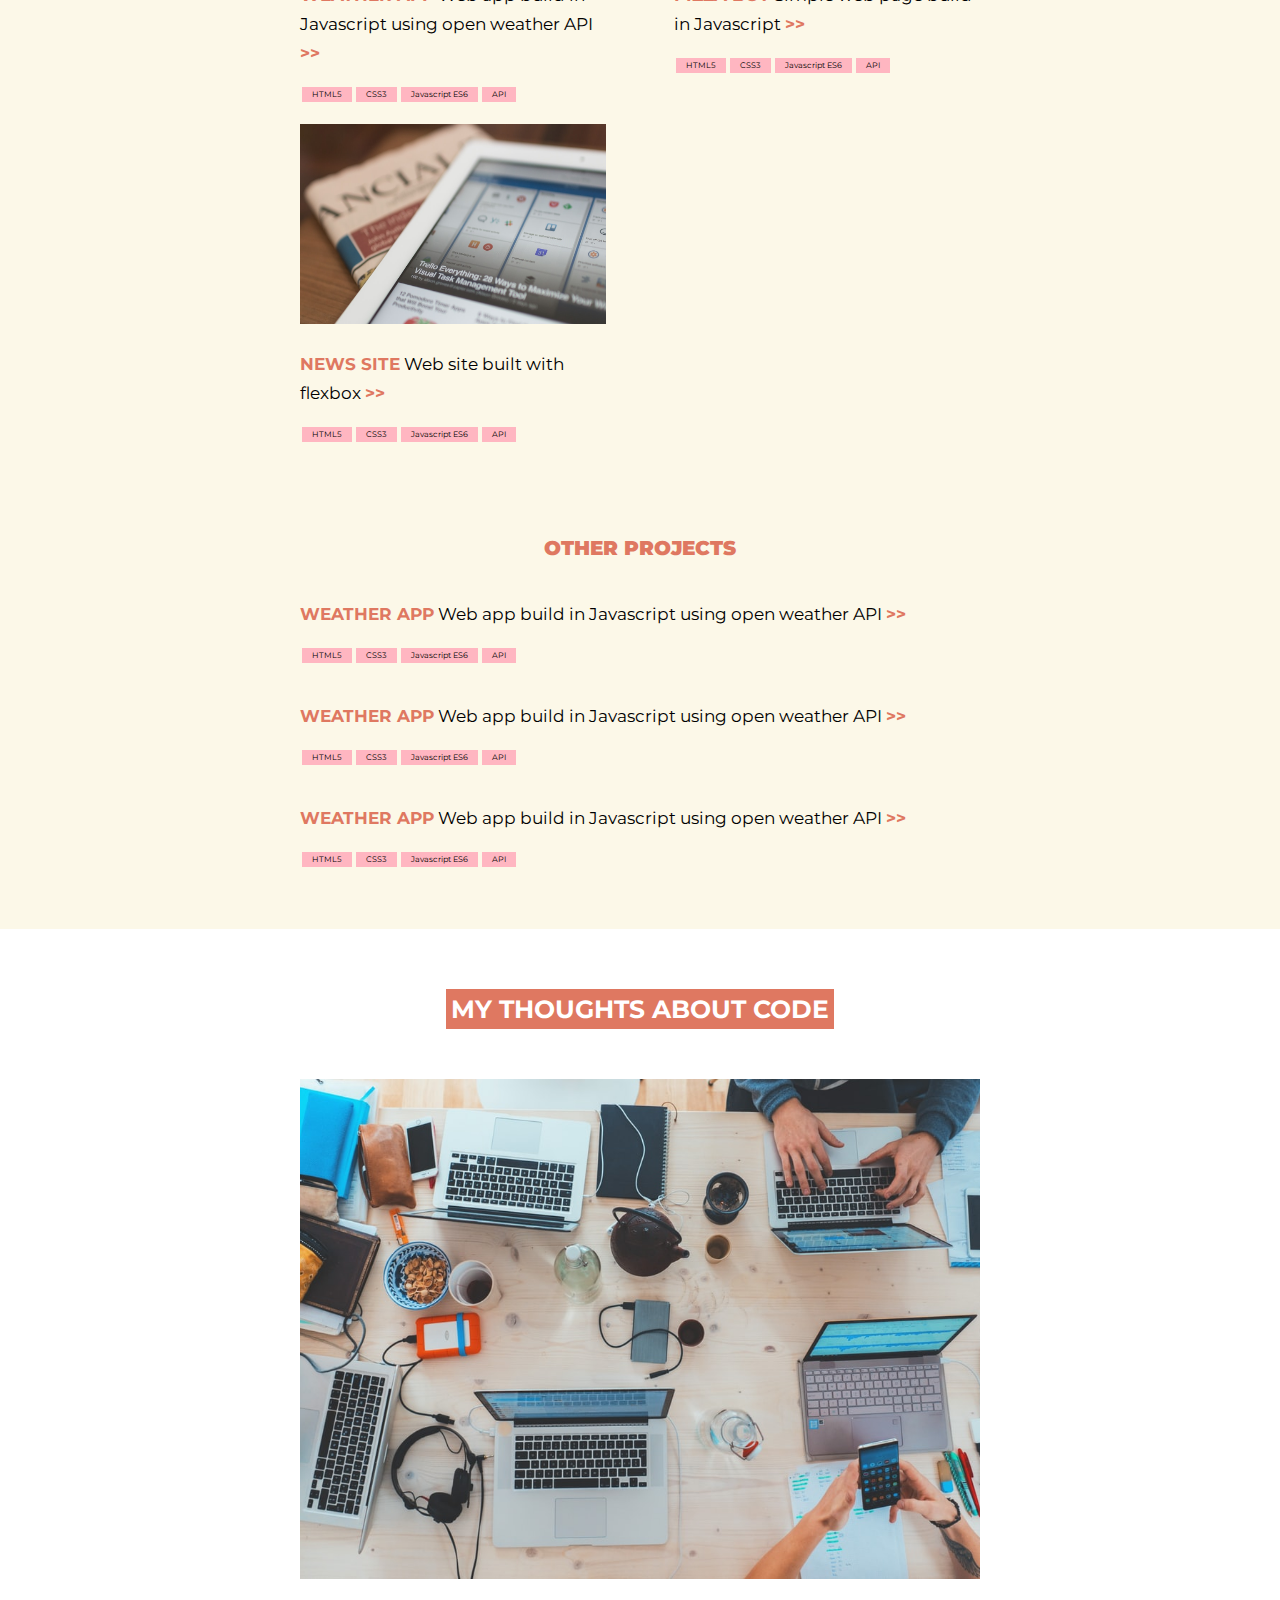
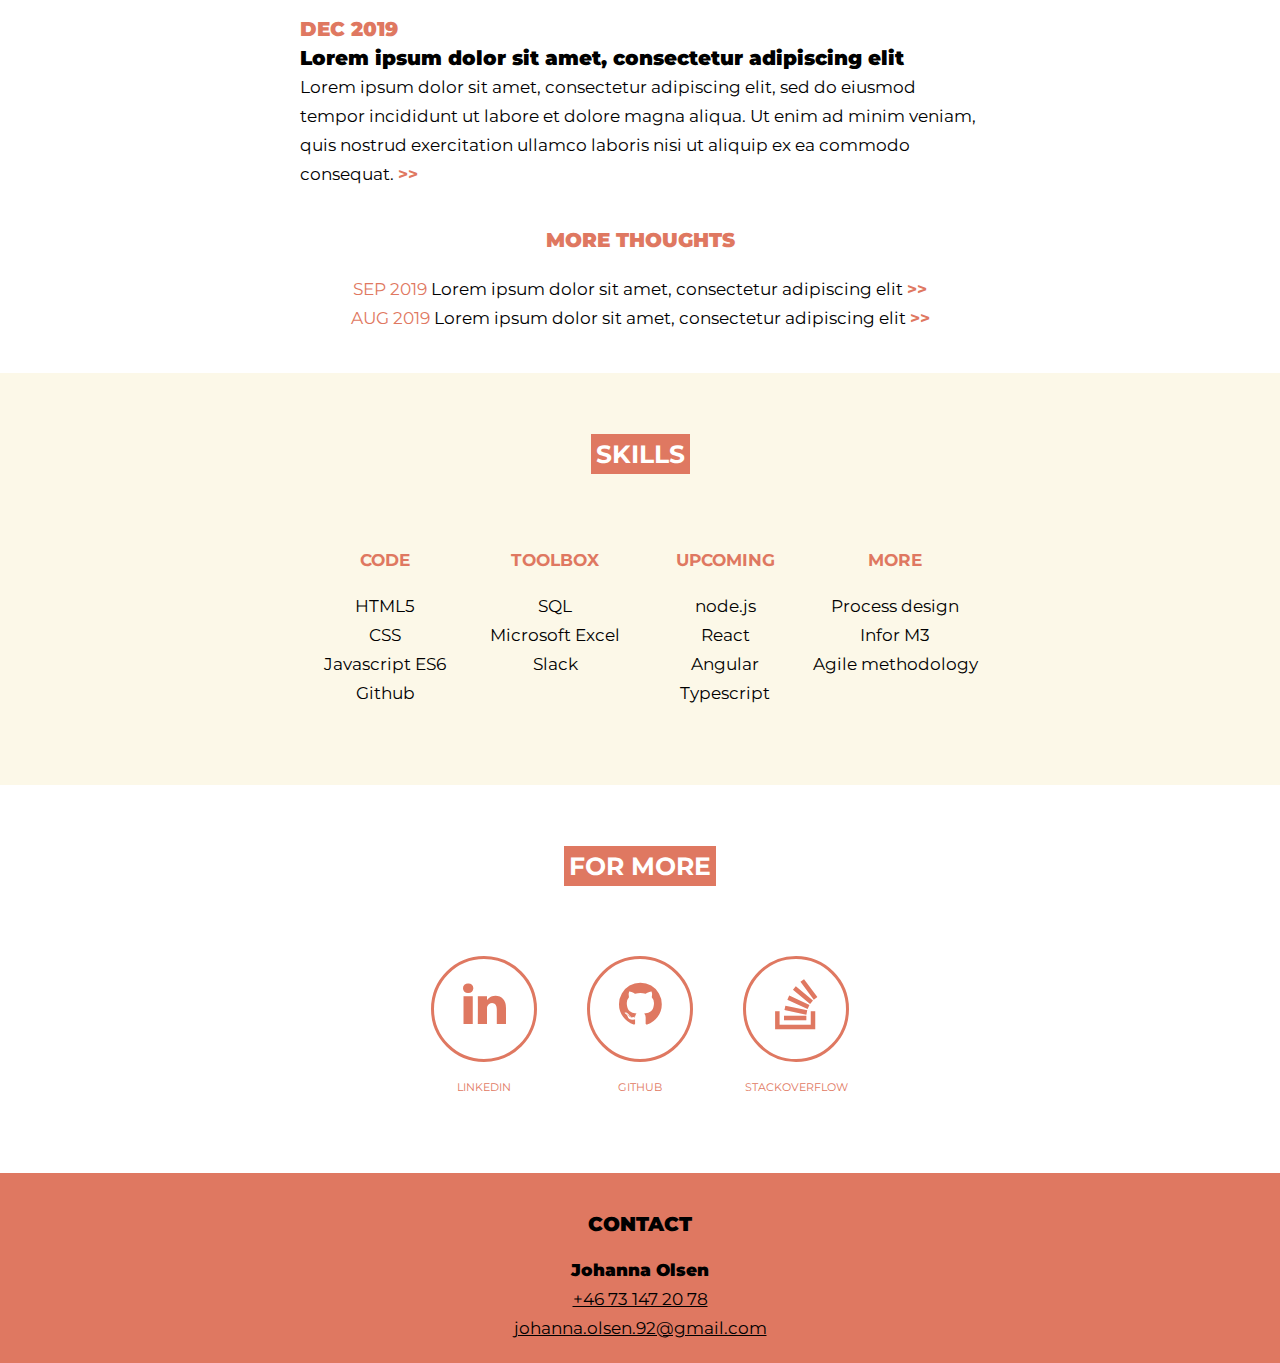
==== commit 1bd1efb3: "adjust some styling for img and stlying for media queries desktop" ====
--- a/Code/index.html
+++ b/Code/index.html
@@ -135,11 +135,13 @@
   <section class="white-section">
     <div class="my-thoughts">
       <div class="section-header">
-        <h2>MY THOUGHTS ABOUT CODE</h2>
-      </div>
-      <article>
-        <a href="">
-          <img src="Assets/tech-thoughts.jpg" alt="">
+        <h2 class="heading-thoughts-mobile">MY THOUGHTS</h2>
+        <h2 class="heading-thoughts-desktop">MY THOUGHTS ABOUT CODE</h2>
+      </div>
+      <article>
+        <a href="">
+          <img src="Assets/tech-thoughts.jpg"
+            alt="Picture of people sitting down near table with assorted laptop computers">
           <h4> <span class="date">DEC 2019</span> <br>
             Lorem ipsum dolor sit amet, consectetur adipiscing elit
           </h4>
--- a/Code/style.css
+++ b/Code/style.css
@@ -47,7 +47,7 @@
 
 .portfolio h1 {
   font: Bold 40px/49px Montserrat;
-  color: #fcf8e8;
+  color: white;
   line-height: 90%;
 }
 
@@ -78,6 +78,8 @@
   width: 162px;
   border-radius: 50%;
   border: 4px solid #df7861;
+  object-fit: cover;
+
 }
 
 /* section styling */
@@ -202,7 +204,7 @@
 
 
 
-/* Thoughts section */
+/* styling for thoughts section */
 
 .my-thoughts {
   display: flex;
@@ -210,6 +212,10 @@
   text-align: start;
   width: 100%;
   margin: 0;
+}
+
+.heading-thoughts-desktop {
+  display: none;
 }
 
 .my-thoughts a {
@@ -340,6 +346,30 @@
   width: 70%;
 }
 
+/* styling for thoughts section */
+
+.heading-thoughts-mobile {
+  display: none;
+}
+
+.heading-thoughts-desktop {
+  display: inline;
+}
+
+/* styling for thoughts section */
+
+.my-thoughts img {
+  object-fit: cover;
+  height: 200px;
+}
+
+/* For more section */
+
+.for-more {
+  justify-content: space-around;
+}
+
+
 
 /* end of media qry tag for tablet */
 }
@@ -400,13 +430,6 @@
   padding-top: 70px;
 }
 
-/* For more section */
-
-.for-more {
-  justify-content: space-around;
-}
-
-
 /* styling for project container */
 
 .project-container {
@@ -414,6 +437,7 @@
   flex-wrap: wrap;
   justify-content: space-between;
   margin-top: 50px;
+  width: 100%;
 }
 
 .project-container article {
@@ -432,6 +456,29 @@
   flex-direction: column;
   justify-content: flex-start;
 }
+
+/* styling for thoughts section */
+
+.my-thoughts {
+  display: flex;
+  flex-direction: column;
+  justify-content: center;
+  align-content: center;
+  align-items: center;
+  width: 100%;
+  margin: 0;
+}
+
+.my-thoughts article {
+  display: flex;
+  flex-direction: column;
+  align-items: center;
+}
+
+.my-thoughts img {
+  height: 500px;
+}
+
 
  /* Skills section */
  
